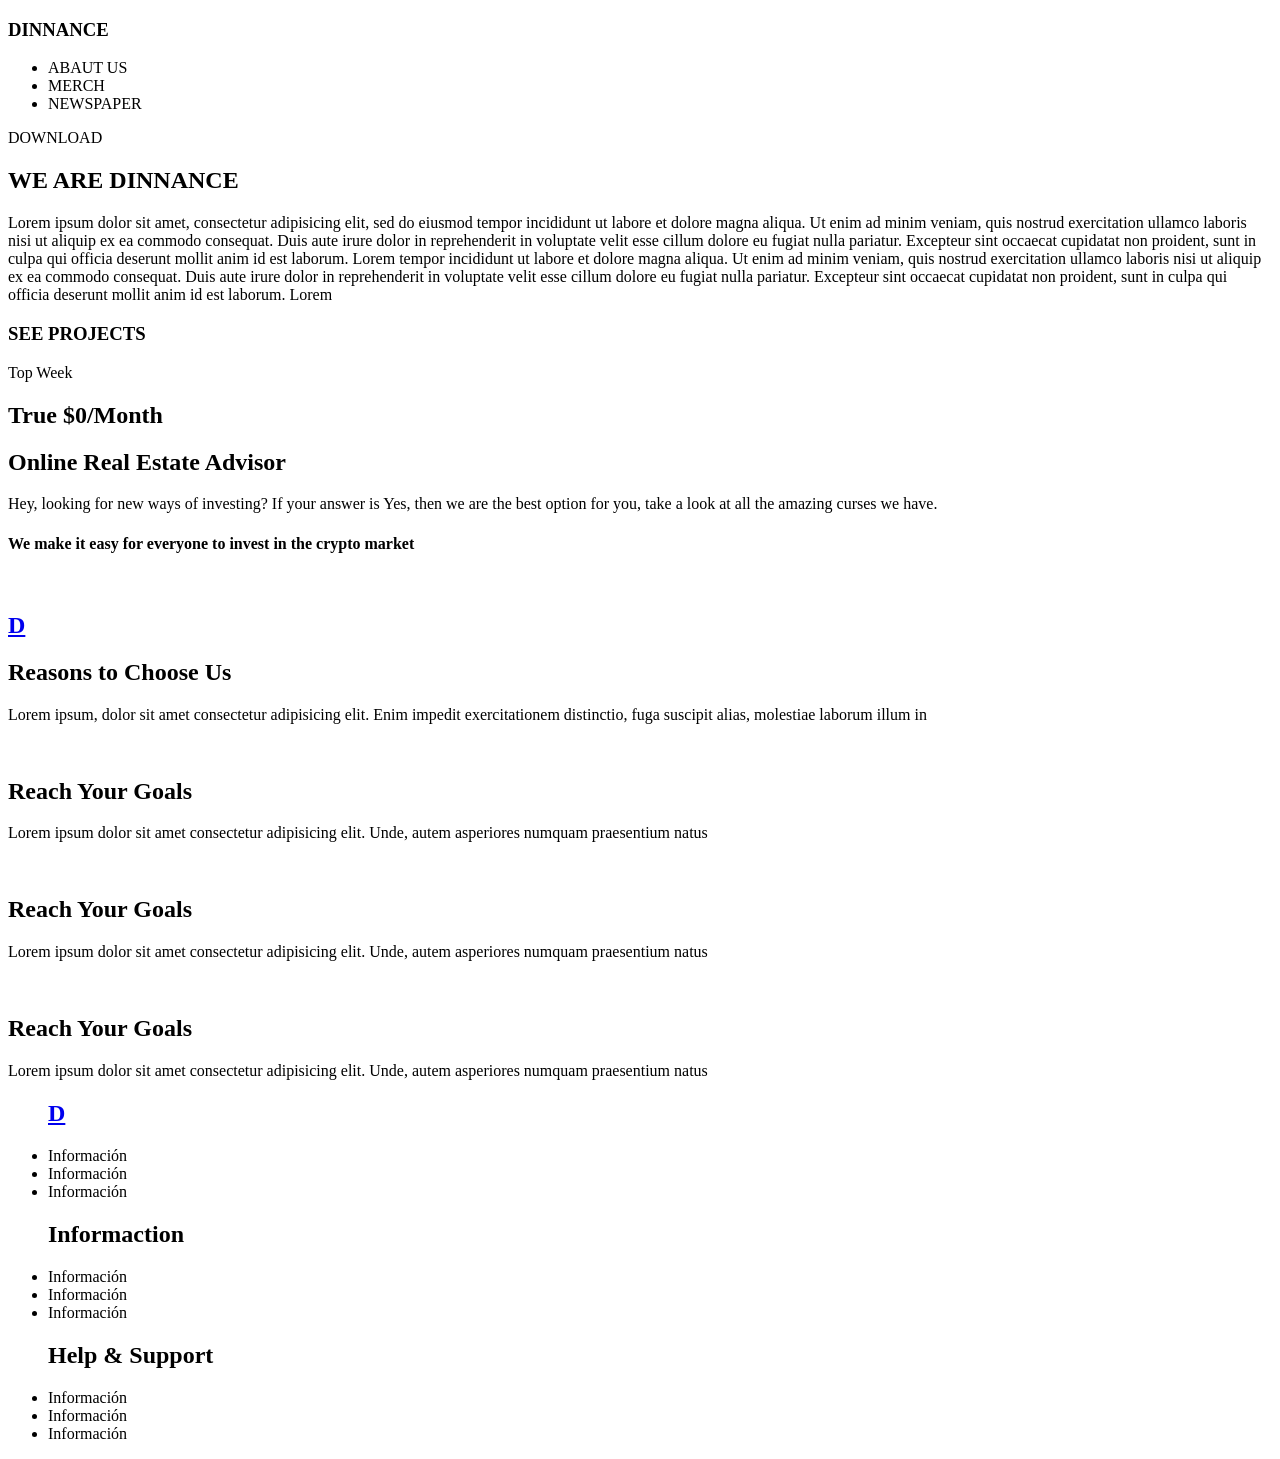
==== index.html @ 7534a12a "Readme" ====
<!DOCTYPE html>
<html lang="en">
<head>
	<meta charset="UTF-8">
	<meta name="viewport" content="width=device-width, initial-scale=1.0">
	<title>Corona</title>
	<link rel="stylesheet" type="text/css" href="estilos.css">
</head>
<body>
	<nav class="Navigation">
		<div>
			<section>
				<h1>DINNANCE</h1>
			</section>
			<ul>
				<li>ABAUT US</li>
				<li>MERCH</li>
				<li>NEWSPAPER</li>
			</ul>
		</div>
	</nav>
	<main>
		<div class="GetTheApp">
			<p>DOWNLOAD</p>
		</div>
	</main>
	<article>
		<div class="ArticleINF">
			<header>
				<h2>WE ARE DINNANCE</h2>
				<p>Lorem ipsum dolor sit amet, consectetur adipisicing elit, sed do eiusmod
				tempor incididunt ut labore et dolore magna aliqua. Ut enim ad minim veniam,
				quis nostrud exercitation ullamco laboris nisi ut aliquip ex ea commodo
				consequat. Duis aute irure dolor in reprehenderit in voluptate velit esse
				cillum dolore eu fugiat nulla pariatur. Excepteur sint occaecat cupidatat non
				proident, sunt in culpa qui officia deserunt mollit anim id est laborum. Lorem 
				tempor incididunt ut labore et dolore magna aliqua. Ut enim ad minim veniam,
				quis nostrud exercitation ullamco laboris nisi ut aliquip ex ea commodo
				consequat. Duis aute irure dolor in reprehenderit in voluptate velit esse
				cillum dolore eu fugiat nulla pariatur. Excepteur sint occaecat cupidatat non
				proident, sunt in culpa qui officia deserunt mollit anim id est laborum. Lorem 
				</p>
				<h3>SEE PROJECTS</h3>
			</header>
		</div>
		<section>
			<div class="CajaScroll">
				<div class="BarraScroll"></div>
				<div class="Raya1Scroll"></div>
				<div class="Raya2Scroll"></div>
			</div>
		</section>
	</article>
	<aside class="InviteWeek">
		<div>
			<section>
				<span>Top Week</span>
			</section>
			<h2>True $0/Month </h2>
			<h2>Online Real Estate Advisor</h2>
			<p>Hey, looking for new ways of investing? If your answer is Yes, then we are the best option for you, take a look at all the amazing curses we have.</p>
			<h4>We make it easy for everyone to invest in the crypto market</h4>
			<figure>
				<img src="IMG/35.jpg" alt="">
			</figure>
		</div>
	</aside>
	<section>
		<a href="file:///C:/Users/pablo/Desktop/ESTATICAS/7.%20Estatica/Pagina2.html">
			<div class="LogoDiNN">
				<h2>D</h2>
			</div>
		</a>
	</section>
	<section class="ChooseUs">
		<div>
			<h2>Reasons to Choose Us</h2>
			<p>Lorem ipsum, dolor sit amet consectetur adipisicing elit. Enim impedit exercitationem distinctio, fuga suscipit alias, molestiae laborum illum in</p>
		</div>
	</section>
	<section class="ReachYourGoals">
		<div class="Reach1">
			<figure><img src="IMG/25.jpg" alt=""></figure>
			<h2>Reach Your Goals</h2>
			<p>Lorem ipsum dolor sit amet consectetur adipisicing elit. Unde, autem asperiores numquam praesentium natus</p>
		</div>
		<div class="Reach2">
			<figure><img src="IMG/25.jpg" alt=""></figure>
			<h2>Reach Your Goals</h2>
			<p>Lorem ipsum dolor sit amet consectetur adipisicing elit. Unde, autem asperiores numquam praesentium natus</p>
		</div>
		<div class="Reach3">
			<figure><img src="IMG/25.jpg" alt=""></figure>
			<h2>Reach Your Goals</h2>
			<p>Lorem ipsum dolor sit amet consectetur adipisicing elit. Unde, autem asperiores numquam praesentium natus</p>
		</div>
	</section>

	<footer class="IstAFooter">
		<div class="Footer1">
			<ul>
				<a href="file:///C:/Users/pablo/Desktop/ESTATICAS/7.%20Estatica/Pagina2.html">
					<div class="LogoDiNN2">
						<h2>D</h2>
					</div>
				</a>
				<li>Información</li>
				<li>Información</li>
				<li>Información</li>
			</ul>
		</div>
		<div class="Footer2">
			<ul>
				<h2>Informaction</h2>
				<li>Información</li>
				<li>Información</li>
				<li>Información</li>
			</ul>
		</div>
		<div class="Footer3">
			<ul>
				<h2>Help & Support</h2>
				<li>Información</li>
				<li>Información</li>
				<li>Información</li>
			</ul>
		</div>
	</footer>

</body>
</html>
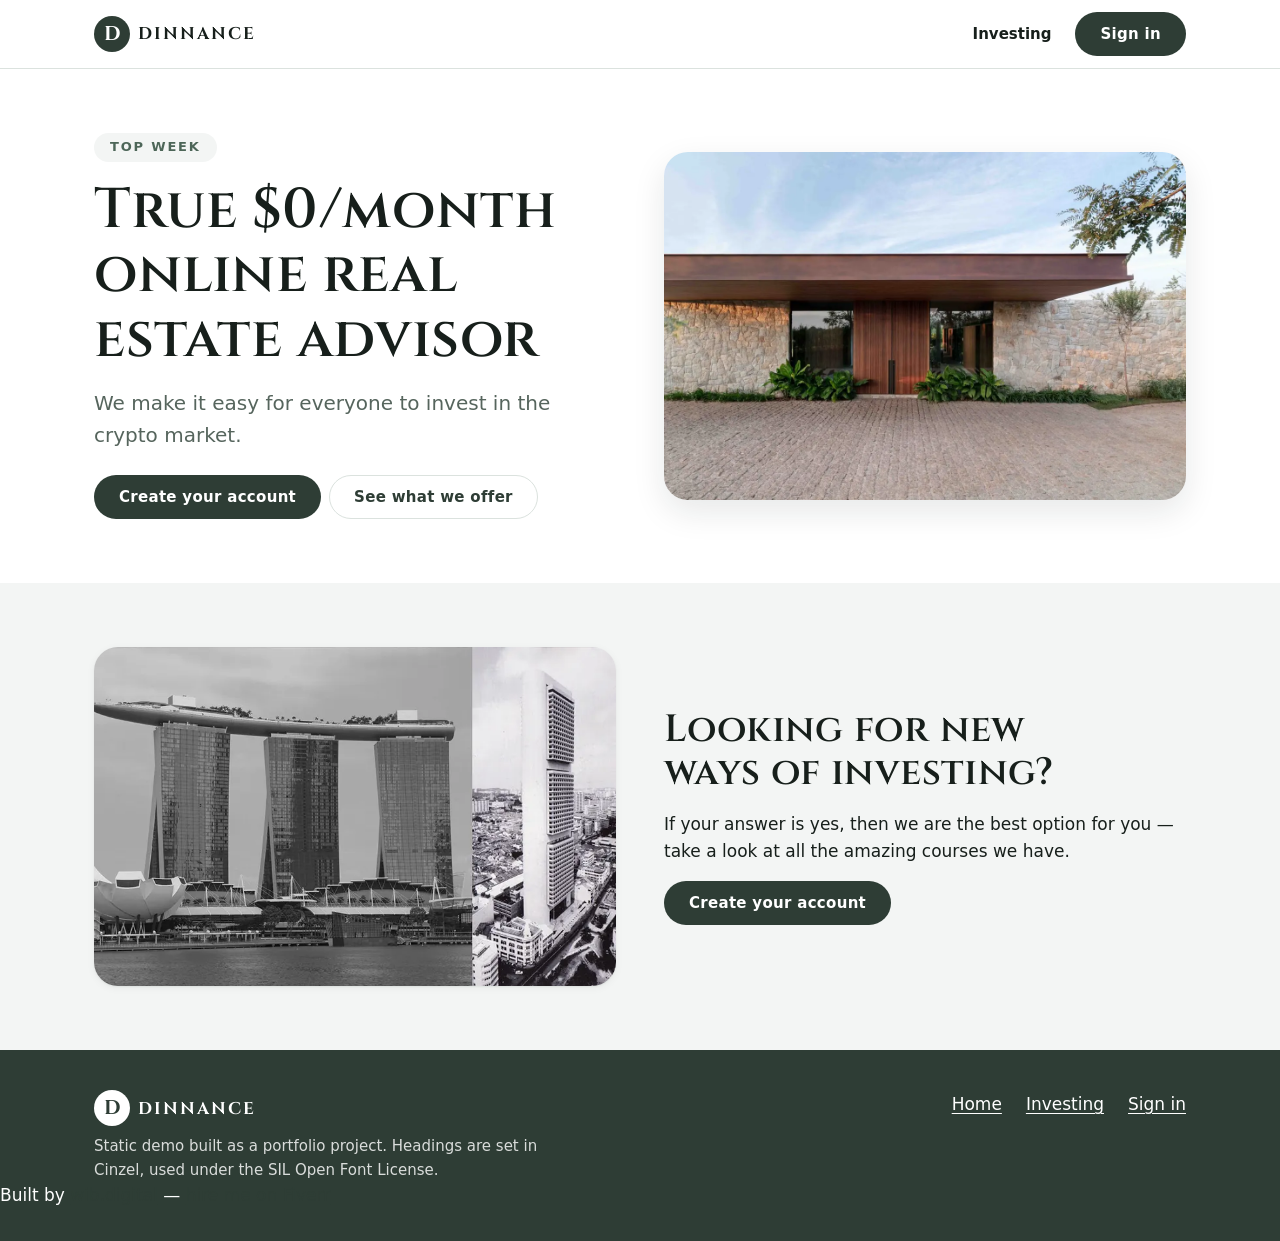
==== commit f0771252: "Publish rebuilt site with hire-me block, footer credit and Person JSON-LD Co-Authored-By: Claude Opu" ====
--- a/index.html
+++ b/index.html
@@ -1,131 +1,142 @@
 <!DOCTYPE html>
 <html lang="en">
-<head>
-	<meta charset="UTF-8">
-	<meta name="viewport" content="width=device-width, initial-scale=1.0">
-	<title>Corona</title>
-	<link rel="stylesheet" type="text/css" href="estilos.css">
-</head>
-<body>
-	<nav class="Navigation">
-		<div>
-			<section>
-				<h1>DINNANCE</h1>
-			</section>
-			<ul>
-				<li>ABAUT US</li>
-				<li>MERCH</li>
-				<li>NEWSPAPER</li>
-			</ul>
-		</div>
-	</nav>
-	<main>
-		<div class="GetTheApp">
-			<p>DOWNLOAD</p>
-		</div>
-	</main>
-	<article>
-		<div class="ArticleINF">
-			<header>
-				<h2>WE ARE DINNANCE</h2>
-				<p>Lorem ipsum dolor sit amet, consectetur adipisicing elit, sed do eiusmod
-				tempor incididunt ut labore et dolore magna aliqua. Ut enim ad minim veniam,
-				quis nostrud exercitation ullamco laboris nisi ut aliquip ex ea commodo
-				consequat. Duis aute irure dolor in reprehenderit in voluptate velit esse
-				cillum dolore eu fugiat nulla pariatur. Excepteur sint occaecat cupidatat non
-				proident, sunt in culpa qui officia deserunt mollit anim id est laborum. Lorem 
-				tempor incididunt ut labore et dolore magna aliqua. Ut enim ad minim veniam,
-				quis nostrud exercitation ullamco laboris nisi ut aliquip ex ea commodo
-				consequat. Duis aute irure dolor in reprehenderit in voluptate velit esse
-				cillum dolore eu fugiat nulla pariatur. Excepteur sint occaecat cupidatat non
-				proident, sunt in culpa qui officia deserunt mollit anim id est laborum. Lorem 
-				</p>
-				<h3>SEE PROJECTS</h3>
-			</header>
-		</div>
-		<section>
-			<div class="CajaScroll">
-				<div class="BarraScroll"></div>
-				<div class="Raya1Scroll"></div>
-				<div class="Raya2Scroll"></div>
-			</div>
-		</section>
-	</article>
-	<aside class="InviteWeek">
-		<div>
-			<section>
-				<span>Top Week</span>
-			</section>
-			<h2>True $0/Month </h2>
-			<h2>Online Real Estate Advisor</h2>
-			<p>Hey, looking for new ways of investing? If your answer is Yes, then we are the best option for you, take a look at all the amazing curses we have.</p>
-			<h4>We make it easy for everyone to invest in the crypto market</h4>
-			<figure>
-				<img src="IMG/35.jpg" alt="">
-			</figure>
-		</div>
-	</aside>
-	<section>
-		<a href="file:///C:/Users/pablo/Desktop/ESTATICAS/7.%20Estatica/Pagina2.html">
-			<div class="LogoDiNN">
-				<h2>D</h2>
-			</div>
-		</a>
-	</section>
-	<section class="ChooseUs">
-		<div>
-			<h2>Reasons to Choose Us</h2>
-			<p>Lorem ipsum, dolor sit amet consectetur adipisicing elit. Enim impedit exercitationem distinctio, fuga suscipit alias, molestiae laborum illum in</p>
-		</div>
-	</section>
-	<section class="ReachYourGoals">
-		<div class="Reach1">
-			<figure><img src="IMG/25.jpg" alt=""></figure>
-			<h2>Reach Your Goals</h2>
-			<p>Lorem ipsum dolor sit amet consectetur adipisicing elit. Unde, autem asperiores numquam praesentium natus</p>
-		</div>
-		<div class="Reach2">
-			<figure><img src="IMG/25.jpg" alt=""></figure>
-			<h2>Reach Your Goals</h2>
-			<p>Lorem ipsum dolor sit amet consectetur adipisicing elit. Unde, autem asperiores numquam praesentium natus</p>
-		</div>
-		<div class="Reach3">
-			<figure><img src="IMG/25.jpg" alt=""></figure>
-			<h2>Reach Your Goals</h2>
-			<p>Lorem ipsum dolor sit amet consectetur adipisicing elit. Unde, autem asperiores numquam praesentium natus</p>
-		</div>
-	</section>
+  <head>
+    <meta charset="utf-8">
+    <meta name="viewport" content="width=device-width, initial-scale=1">
+    <!-- Built by Pablo Nieto Pérez — wib.digital
+         Need changes or a new build? https://www.fiverr.com/pablonietop -->
+    <meta name="author" content="Pablo Nieto Pérez — wib.digital">
+    <link rel="author" href="https://www.fiverr.com/pablonietop">
 
-	<footer class="IstAFooter">
-		<div class="Footer1">
-			<ul>
-				<a href="file:///C:/Users/pablo/Desktop/ESTATICAS/7.%20Estatica/Pagina2.html">
-					<div class="LogoDiNN2">
-						<h2>D</h2>
-					</div>
-				</a>
-				<li>Información</li>
-				<li>Información</li>
-				<li>Información</li>
-			</ul>
-		</div>
-		<div class="Footer2">
-			<ul>
-				<h2>Informaction</h2>
-				<li>Información</li>
-				<li>Información</li>
-				<li>Información</li>
-			</ul>
-		</div>
-		<div class="Footer3">
-			<ul>
-				<h2>Help & Support</h2>
-				<li>Información</li>
-				<li>Información</li>
-				<li>Información</li>
-			</ul>
-		</div>
-	</footer>
+    <title>DINNANCE — Online real estate advisor at $0 a month</title>
+    <meta name="description" content="DINNANCE is an online real estate advisor with no monthly fee. Invest in the crypto market and take all our courses, from $0 a month. Create your free account.">
+    <link rel="canonical" href="https://dinnance.wib.digital/">
 
-</body>
+    <meta property="og:type" content="website">
+    <meta property="og:site_name" content="DINNANCE">
+    <meta property="og:title" content="DINNANCE — Online real estate advisor at $0 a month">
+    <meta property="og:description" content="An online real estate advisor with no monthly fee. Invest in the crypto market and take all our courses, from $0 a month.">
+    <meta property="og:url" content="https://dinnance.wib.digital/">
+    <meta property="og:image" content="https://dinnance.wib.digital/assets/img/content/og-dinnance.jpg">
+    <meta property="og:image:width" content="1200">
+    <meta property="og:image:height" content="630">
+    <meta property="og:image:alt" content="Single-storey house with a stone facade and a wide timber entrance door.">
+    <meta name="twitter:card" content="summary_large_image">
+
+    <link rel="icon" type="image/png" sizes="32x32" href="assets/img/logo/favicon-32.png">
+    <link rel="apple-touch-icon" href="assets/img/logo/apple-touch-icon.png">
+
+    <link rel="stylesheet" href="assets/css/fonts.css">
+    <link rel="stylesheet" href="assets/css/base.css">
+    <link rel="stylesheet" href="assets/css/layout.css">
+    <link rel="stylesheet" href="assets/css/components.css">
+    <script type="application/ld+json">
+    {
+      "@context": "https://schema.org",
+      "@type": "Person",
+      "name": "Pablo Nieto Pérez",
+      "url": "https://wib.digital",
+      "jobTitle": "Web Designer and Developer",
+      "sameAs": [
+        "https://www.fiverr.com/pablonietop",
+        "https://www.linkedin.com/in/pablo-nieto-perez-39a530292"
+      ]
+    }
+    </script>
+  </head>
+
+  <body>
+    <a class="skip-link" href="#main">Skip to content</a>
+
+    <header class="site-header">
+      <div class="container site-header__inner">
+        <a class="brand" href="index.html">
+          <span class="brand__mark" aria-hidden="true">D</span>
+          <span class="brand__name">DINNANCE</span>
+        </a>
+
+        <nav class="site-nav" aria-label="Main">
+          <ul>
+            <li><a class="nav-link" href="#investing">Investing</a></li>
+            <li><a class="btn btn--primary" href="sign-in.html">Sign in</a></li>
+          </ul>
+        </nav>
+      </div>
+    </header>
+
+    <main id="main">
+      <section class="hero">
+        <div class="container hero__grid">
+          <div class="hero__content">
+            <p class="badge">Top week</p>
+            <h1>True $0/month online real estate advisor</h1>
+            <p class="hero__lead">We make it easy for everyone to invest in the crypto market.</p>
+
+            <div class="hero__actions">
+              <a class="btn btn--primary" href="sign-in.html">Create your account</a>
+              <a class="btn btn--outline" href="#investing">See what we offer</a>
+            </div>
+          </div>
+
+          <figure class="hero__media">
+            <img
+              src="assets/img/content/modern-house-entrance.webp"
+              width="1200"
+              height="800"
+              fetchpriority="high"
+              alt="Single-storey house with a stone facade and a wide timber entrance door, seen from the cobbled driveway.">
+          </figure>
+        </div>
+      </section>
+
+      <section class="section section--alt" id="investing">
+        <div class="container feature__grid">
+          <div class="feature__content">
+            <h2>Looking for new ways of investing?</h2>
+            <p>
+              If your answer is yes, then we are the best option for you — take a
+              look at all the amazing courses we have.
+            </p>
+            <a class="btn btn--primary" href="sign-in.html">Create your account</a>
+          </div>
+
+          <figure class="feature__media">
+            <img
+              src="assets/img/content/city-towers-skyline.webp"
+              width="800"
+              height="520"
+              loading="lazy"
+              alt="Waterfront high-rise towers photographed in black and white.">
+          </figure>
+        </div>
+      </section>
+    </main>
+
+    <footer class="site-footer">
+      <div class="container site-footer__inner">
+        <div>
+          <a class="brand brand--on-dark" href="index.html">
+            <span class="brand__mark" aria-hidden="true">D</span>
+            <span class="brand__name">DINNANCE</span>
+          </a>
+          <p class="site-footer__note">
+            Static demo built as a portfolio project. Headings are set in
+            Cinzel, used under the SIL Open Font License.
+          </p>
+        </div>
+
+        <nav class="site-footer__nav" aria-label="Footer">
+          <ul>
+            <li><a href="index.html">Home</a></li>
+            <li><a href="index.html#investing">Investing</a></li>
+            <li><a href="sign-in.html">Sign in</a></li>
+          </ul>
+        </nav>
+      </div>
+      <p class="site-credit">
+        Built by <a href="https://wib.digital" rel="noopener">wib.digital</a> —
+        <a href="https://www.fiverr.com/pablonietop" rel="noopener">hire me on Fiverr</a>
+      </p>
+    </footer>
+  </body>
 </html>
--- a/assets/css/fonts.css
+++ b/assets/css/fonts.css
@@ -0,0 +1,21 @@
+/* ==========================================================================
+   DINNANCE — fonts.css  (GENERATED FILE — do not hand-edit the base64 blob)
+
+   Cinzel Variable, subset-free, embedded as a data URI so the site renders
+   identically when opened straight from disk with file:// — browsers block
+   cross-origin font requests on that scheme, which would otherwise drop the
+   heading typeface and log a CORS error.
+
+   Regenerate after replacing the font:
+     python -c "import base64,pathlib;b=base64.b64encode(pathlib.Path('cinzel-variable.woff2').read_bytes()).decode();print(b)"
+
+   Cinzel is licensed under the SIL Open Font License — see assets/fonts/OFL.txt
+   ========================================================================== */
+
+@font-face {
+  font-family: "Cinzel";
+  src: url("[data-uri]") format("woff2");
+  font-weight: 400 900;
+  font-style: normal;
+  font-display: swap;
+}
--- a/assets/css/base.css
+++ b/assets/css/base.css
@@ -0,0 +1,194 @@
+/* ==========================================================================
+   DINNANCE — base.css
+   Design tokens, web font, reset and base typography.
+   ========================================================================== */
+
+/* --------------------------------------------------------------------------
+   1. Design tokens
+   Palette derived from the greens already used by the original stylesheet
+   (#2E3D35, #19211D, #4D6658, #171F1B).
+   -------------------------------------------------------------------------- */
+
+:root {
+  /* Colour */
+  --color-ink: #171f1b;
+  --color-ink-muted: #56655d;
+  --color-brand: #2e3d35;
+  --color-brand-hover: #19211d;
+  --color-brand-soft: #4d6658;
+  --color-on-brand: #ffffff;
+  --color-surface: #ffffff;
+  --color-surface-alt: #f3f5f4;
+  --color-border: #dbe2de;
+  --color-danger: #b3261e;
+  --color-danger-surface: #fdf3f2;
+
+  /* Typography */
+  --font-display: "Cinzel", Georgia, "Times New Roman", serif;
+  --font-body: system-ui, -apple-system, "Segoe UI", Roboto, "Helvetica Neue",
+    Arial, sans-serif;
+
+  --text-xs: 0.8125rem;
+  --text-sm: 0.9375rem;
+  --text-base: 1.0625rem;
+  --text-lg: 1.25rem;
+  --text-xl: 1.5rem;
+  --text-2xl: clamp(1.75rem, 1.25rem + 1.8vw, 2.375rem);
+  --text-3xl: clamp(2.125rem, 1.35rem + 3.2vw, 3.5rem);
+
+  --leading-tight: 1.15;
+  --leading-normal: 1.6;
+  --measure: 65ch;
+
+  /* Spacing scale — 4 / 8 / 16 / 24 / 32 / 48 / 64 / 96 */
+  --space-1: 0.25rem;
+  --space-2: 0.5rem;
+  --space-3: 1rem;
+  --space-4: 1.5rem;
+  --space-5: 2rem;
+  --space-6: 3rem;
+  --space-7: 4rem;
+  --space-8: 6rem;
+
+  /* Radii */
+  --radius-sm: 0.5rem;
+  --radius-md: 1rem;
+  --radius-lg: 1.5rem;
+  --radius-pill: 62.5rem;
+
+  /* Elevation */
+  --shadow-sm: 0 1px 2px rgba(23, 31, 27, 0.06), 0 2px 8px rgba(23, 31, 27, 0.05);
+  --shadow-md: 0 12px 32px rgba(23, 31, 27, 0.1);
+
+  /* Motion */
+  --transition: 180ms ease;
+
+  /* Layout */
+  --container-max: 71.25rem;
+  --header-height: 4.25rem;
+}
+
+/* The Cinzel @font-face lives in fonts.css, which every page loads first. */
+
+@media (prefers-reduced-motion: reduce) {
+  :root {
+    --transition: 0ms;
+  }
+}
+
+/* --------------------------------------------------------------------------
+   2. Reset
+   -------------------------------------------------------------------------- */
+
+*,
+*::before,
+*::after {
+  box-sizing: border-box;
+}
+
+* {
+  margin: 0;
+}
+
+html {
+  -webkit-text-size-adjust: 100%;
+  scroll-behavior: smooth;
+  scroll-padding-top: calc(var(--header-height) + var(--space-3));
+}
+
+@media (prefers-reduced-motion: reduce) {
+  html {
+    scroll-behavior: auto;
+  }
+}
+
+img,
+svg,
+picture {
+  display: block;
+  max-width: 100%;
+  height: auto;
+}
+
+input,
+button,
+select,
+textarea {
+  font: inherit;
+  color: inherit;
+}
+
+ul,
+ol {
+  padding: 0;
+  list-style: none;
+}
+
+/* --------------------------------------------------------------------------
+   3. Base typography and elements
+   -------------------------------------------------------------------------- */
+
+body {
+  display: flex;
+  flex-direction: column;
+  min-height: 100vh;
+  margin: 0;
+  background-color: var(--color-surface);
+  color: var(--color-ink);
+  font-family: var(--font-body);
+  font-size: var(--text-base);
+  line-height: var(--leading-normal);
+  -webkit-font-smoothing: antialiased;
+}
+
+body.is-locked {
+  overflow: hidden;
+}
+
+h1,
+h2,
+h3 {
+  font-family: var(--font-display);
+  font-weight: 600;
+  line-height: var(--leading-tight);
+  letter-spacing: 0.01em;
+  text-wrap: balance;
+}
+
+h1 {
+  font-size: var(--text-3xl);
+}
+
+h2 {
+  font-size: var(--text-2xl);
+}
+
+h3 {
+  font-size: var(--text-lg);
+}
+
+p {
+  max-width: var(--measure);
+}
+
+a {
+  color: var(--color-brand);
+  text-decoration-thickness: 1px;
+  text-underline-offset: 0.2em;
+  transition: color var(--transition);
+}
+
+a:hover {
+  color: var(--color-brand-soft);
+}
+
+:focus-visible {
+  outline: 3px solid var(--color-brand-soft);
+  outline-offset: 3px;
+  border-radius: var(--radius-sm);
+}
+
+::selection {
+  background-color: var(--color-brand);
+  color: var(--color-on-brand);
+}
--- a/assets/css/layout.css
+++ b/assets/css/layout.css
@@ -0,0 +1,258 @@
+/* ==========================================================================
+   DINNANCE — layout.css
+   Containers, header, sections, hero, stage and footer.
+   Mobile first: every media query uses min-width.
+   ========================================================================== */
+
+/* --------------------------------------------------------------------------
+   1. Page frame, container and sections
+   -------------------------------------------------------------------------- */
+
+/* Keeps the footer at the bottom of short pages (sign in, 404). */
+main {
+  flex: 1 0 auto;
+}
+
+.container {
+  width: 100%;
+  max-width: var(--container-max);
+  margin-inline: auto;
+  padding-inline: var(--space-3);
+}
+
+.section {
+  padding-block: var(--space-6);
+}
+
+.section--alt {
+  background-color: var(--color-surface-alt);
+}
+
+.section__header {
+  display: flex;
+  flex-direction: column;
+  gap: var(--space-3);
+}
+
+/* --------------------------------------------------------------------------
+   2. Site header
+   -------------------------------------------------------------------------- */
+
+.site-header {
+  position: sticky;
+  top: 0;
+  z-index: 10;
+  background-color: var(--color-surface);
+  border-bottom: 1px solid var(--color-border);
+}
+
+.site-header__inner {
+  display: flex;
+  flex-wrap: wrap;
+  align-items: center;
+  justify-content: space-between;
+  gap: var(--space-2);
+  min-height: var(--header-height);
+  padding-block: var(--space-1);
+}
+
+.site-nav {
+  margin-left: auto;
+}
+
+.site-nav ul {
+  display: flex;
+  align-items: center;
+  gap: var(--space-2);
+}
+
+/* --------------------------------------------------------------------------
+   3. Hero
+   -------------------------------------------------------------------------- */
+
+.hero {
+  padding-block: var(--space-6) var(--space-6);
+}
+
+.hero__grid {
+  display: grid;
+  gap: var(--space-5);
+  align-items: center;
+}
+
+.hero__content {
+  display: flex;
+  flex-direction: column;
+  align-items: flex-start;
+  gap: var(--space-3);
+}
+
+.hero__lead {
+  color: var(--color-ink-muted);
+  font-size: var(--text-lg);
+}
+
+.hero__actions {
+  display: flex;
+  flex-wrap: wrap;
+  gap: var(--space-2);
+  margin-top: var(--space-2);
+}
+
+.hero__media {
+  margin: 0;
+  overflow: hidden;
+  border-radius: var(--radius-lg);
+  box-shadow: var(--shadow-md);
+}
+
+.hero__media img {
+  width: 100%;
+  aspect-ratio: 3 / 2;
+  object-fit: cover;
+}
+
+/* --------------------------------------------------------------------------
+   4. Feature block
+   -------------------------------------------------------------------------- */
+
+.feature__grid {
+  display: grid;
+  gap: var(--space-5);
+  align-items: center;
+}
+
+.feature__content {
+  display: flex;
+  flex-direction: column;
+  align-items: flex-start;
+  gap: var(--space-3);
+}
+
+.feature__media {
+  margin: 0;
+  overflow: hidden;
+  border-radius: var(--radius-lg);
+  box-shadow: var(--shadow-sm);
+}
+
+.feature__media img {
+  width: 100%;
+  aspect-ratio: 20 / 13;
+  object-fit: cover;
+}
+
+/* --------------------------------------------------------------------------
+   5. Stage — single centred panel (sign in, 404)
+   -------------------------------------------------------------------------- */
+
+.stage {
+  display: flex;
+  align-items: center;
+  justify-content: center;
+  padding-block: var(--space-6);
+  background-color: var(--color-surface-alt);
+}
+
+.stage .container {
+  display: flex;
+  justify-content: center;
+}
+
+/* --------------------------------------------------------------------------
+   6. Footer
+   -------------------------------------------------------------------------- */
+
+.site-footer {
+  padding-block: var(--space-5);
+  background-color: var(--color-brand);
+  color: var(--color-on-brand);
+}
+
+.site-footer__inner {
+  display: flex;
+  flex-direction: column;
+  gap: var(--space-4);
+}
+
+.site-footer__nav ul {
+  display: flex;
+  flex-wrap: wrap;
+  gap: var(--space-1) var(--space-4);
+}
+
+.site-footer__nav a {
+  display: inline-flex;
+  align-items: center;
+  min-height: 2.75rem;
+  color: var(--color-on-brand);
+}
+
+.site-footer__nav a:hover {
+  color: var(--color-on-brand);
+}
+
+.site-footer__note {
+  max-width: 48ch;
+  color: rgba(255, 255, 255, 0.82);
+  font-size: var(--text-sm);
+}
+
+.site-footer :focus-visible {
+  outline-color: var(--color-on-brand);
+}
+
+/* --------------------------------------------------------------------------
+   7. Media queries
+   -------------------------------------------------------------------------- */
+
+@media (min-width: 480px) {
+  .container {
+    padding-inline: var(--space-4);
+  }
+}
+
+@media (min-width: 768px) {
+  .section {
+    padding-block: var(--space-7);
+  }
+
+  .hero {
+    padding-block: var(--space-7);
+  }
+
+  .site-nav ul {
+    gap: var(--space-3);
+  }
+
+  .site-footer__inner {
+    flex-direction: row;
+    align-items: flex-start;
+    justify-content: space-between;
+    gap: var(--space-6);
+  }
+}
+
+@media (min-width: 1024px) {
+  .hero__grid,
+  .feature__grid {
+    grid-template-columns: 1fr 1fr;
+    gap: var(--space-6);
+  }
+
+  /* On wide screens the photograph sits on the left of the copy.
+     Source order keeps the heading first for screen readers. */
+  .feature__media {
+    order: -1;
+  }
+}
+
+@media (min-width: 1440px) {
+  .section {
+    padding-block: var(--space-8);
+  }
+
+  .hero {
+    padding-block: var(--space-8);
+  }
+}
--- a/assets/css/components.css
+++ b/assets/css/components.css
@@ -0,0 +1,338 @@
+/* ==========================================================================
+   DINNANCE — components.css
+   Brand mark, buttons, badge, panel, form fields and utilities.
+   ========================================================================== */
+
+/* --------------------------------------------------------------------------
+   1. Brand mark
+   -------------------------------------------------------------------------- */
+
+.brand {
+  display: inline-flex;
+  align-items: center;
+  gap: var(--space-2);
+  padding-block: var(--space-2);
+  color: var(--color-ink);
+  text-decoration: none;
+}
+
+.brand__mark {
+  display: grid;
+  place-items: center;
+  width: 2.25rem;
+  height: 2.25rem;
+  border-radius: 50%;
+  background-color: var(--color-brand);
+  color: var(--color-on-brand);
+  font-family: var(--font-display);
+  font-size: var(--text-lg);
+  font-weight: 700;
+  line-height: 1;
+  transition: background-color var(--transition);
+}
+
+.brand__name {
+  font-family: var(--font-display);
+  font-size: var(--text-sm);
+  font-weight: 700;
+  letter-spacing: 0.08em;
+}
+
+.brand:hover .brand__mark,
+.brand:focus-visible .brand__mark {
+  background-color: var(--color-brand-soft);
+}
+
+.brand--on-dark {
+  color: var(--color-on-brand);
+}
+
+.brand--on-dark .brand__mark {
+  background-color: var(--color-on-brand);
+  color: var(--color-brand);
+}
+
+.brand--on-dark:hover {
+  color: var(--color-on-brand);
+}
+
+/* --------------------------------------------------------------------------
+   2. Buttons and links
+   -------------------------------------------------------------------------- */
+
+.btn {
+  display: inline-flex;
+  align-items: center;
+  justify-content: center;
+  min-height: 2.75rem;
+  padding: var(--space-2) var(--space-3);
+  border: 1px solid transparent;
+  border-radius: var(--radius-pill);
+  background-color: transparent;
+  font-size: var(--text-sm);
+  font-weight: 600;
+  letter-spacing: 0.02em;
+  text-align: center;
+  text-decoration: none;
+  white-space: nowrap;
+  cursor: pointer;
+  transition: background-color var(--transition), border-color var(--transition),
+    color var(--transition), transform var(--transition);
+}
+
+.btn:active {
+  transform: translateY(1px);
+}
+
+.btn:disabled,
+.btn[aria-disabled="true"] {
+  cursor: not-allowed;
+  opacity: 0.55;
+  transform: none;
+}
+
+.btn--primary {
+  background-color: var(--color-brand);
+  color: var(--color-on-brand);
+}
+
+.btn--primary:hover,
+.btn--primary:focus-visible {
+  background-color: var(--color-brand-hover);
+  color: var(--color-on-brand);
+}
+
+.btn--outline {
+  border-color: var(--color-border);
+  color: var(--color-brand);
+}
+
+.btn--outline:hover,
+.btn--outline:focus-visible {
+  border-color: var(--color-brand);
+  background-color: var(--color-surface-alt);
+  color: var(--color-brand-hover);
+}
+
+.btn--block {
+  width: 100%;
+}
+
+/* Plain navigation link with a 44px touch target */
+.nav-link {
+  display: inline-flex;
+  align-items: center;
+  min-height: 2.75rem;
+  padding-inline: var(--space-1);
+  color: var(--color-ink);
+  font-size: var(--text-sm);
+  font-weight: 600;
+  text-decoration: none;
+  white-space: nowrap;
+}
+
+.nav-link:hover,
+.nav-link:focus-visible {
+  color: var(--color-brand-soft);
+  text-decoration: underline;
+}
+
+/* --------------------------------------------------------------------------
+   3. Badge
+   -------------------------------------------------------------------------- */
+
+.badge {
+  display: inline-block;
+  padding: var(--space-1) var(--space-3);
+  border-radius: var(--radius-pill);
+  background-color: var(--color-surface-alt);
+  color: var(--color-brand-soft);
+  font-size: var(--text-xs);
+  font-weight: 700;
+  letter-spacing: 0.14em;
+  text-transform: uppercase;
+}
+
+.section--alt .badge {
+  background-color: var(--color-surface);
+}
+
+/* --------------------------------------------------------------------------
+   4. Panel — card used by the sign-in and 404 screens
+   -------------------------------------------------------------------------- */
+
+.panel {
+  width: 100%;
+  max-width: 26rem;
+  padding: var(--space-5) var(--space-4);
+  border: 1px solid var(--color-border);
+  border-radius: var(--radius-lg);
+  background-color: var(--color-surface);
+  box-shadow: var(--shadow-sm);
+}
+
+.panel__header {
+  display: flex;
+  flex-direction: column;
+  gap: var(--space-2);
+  margin-bottom: var(--space-4);
+}
+
+.panel__title {
+  font-size: var(--text-xl);
+}
+
+.panel__intro {
+  color: var(--color-ink-muted);
+  font-size: var(--text-sm);
+}
+
+.panel--wide {
+  max-width: 34rem;
+  text-align: center;
+}
+
+.panel--wide .panel__header {
+  align-items: center;
+}
+
+.panel--wide .panel__intro {
+  margin-inline: auto;
+}
+
+/* --------------------------------------------------------------------------
+   5. Form fields
+   -------------------------------------------------------------------------- */
+
+.form {
+  display: flex;
+  flex-direction: column;
+  gap: var(--space-4);
+  text-align: left;
+}
+
+.field {
+  display: flex;
+  flex-direction: column;
+  gap: var(--space-1);
+}
+
+.field__label {
+  font-size: var(--text-sm);
+  font-weight: 600;
+}
+
+.field__input {
+  min-height: 2.75rem;
+  padding: var(--space-2) var(--space-3);
+  border: 1px solid var(--color-border);
+  border-radius: var(--radius-sm);
+  background-color: var(--color-surface);
+  transition: border-color var(--transition), box-shadow var(--transition);
+}
+
+.field__input:hover {
+  border-color: var(--color-brand-soft);
+}
+
+.field__input:focus {
+  border-color: var(--color-brand);
+  box-shadow: 0 0 0 3px rgba(77, 102, 88, 0.2);
+  outline: none;
+}
+
+.field__input[aria-invalid="true"] {
+  border-color: var(--color-danger);
+}
+
+.field__input[aria-invalid="true"]:focus {
+  box-shadow: 0 0 0 3px rgba(179, 38, 30, 0.18);
+}
+
+.field__error {
+  min-height: 1.25rem;
+  color: var(--color-danger);
+  font-size: var(--text-xs);
+  font-weight: 600;
+}
+
+.form__status {
+  padding: var(--space-3);
+  border: 1px solid var(--color-border);
+  border-radius: var(--radius-sm);
+  background-color: var(--color-surface-alt);
+  font-size: var(--text-sm);
+}
+
+.form__status:empty {
+  display: none;
+}
+
+.form__status[data-state="error"] {
+  border-color: var(--color-danger);
+  background-color: var(--color-danger-surface);
+  color: var(--color-danger);
+}
+
+/* --------------------------------------------------------------------------
+   6. Utilities
+   -------------------------------------------------------------------------- */
+
+.visually-hidden {
+  position: absolute;
+  width: 1px;
+  height: 1px;
+  padding: 0;
+  overflow: hidden;
+  clip-path: inset(50%);
+  white-space: nowrap;
+}
+
+.skip-link {
+  position: absolute;
+  top: var(--space-2);
+  left: var(--space-2);
+  z-index: 20;
+  display: inline-flex;
+  align-items: center;
+  min-height: 2.75rem;
+  padding-inline: var(--space-3);
+  border-radius: var(--radius-sm);
+  background-color: var(--color-brand);
+  color: var(--color-on-brand);
+  font-size: var(--text-sm);
+  font-weight: 600;
+  text-decoration: none;
+  transform: translateY(-200%);
+  transition: transform var(--transition);
+}
+
+.skip-link:focus {
+  color: var(--color-on-brand);
+  transform: translateY(0);
+}
+
+.text-muted {
+  color: var(--color-ink-muted);
+}
+
+/* --------------------------------------------------------------------------
+   7. Media queries
+   Below 480px the header runs tight, so the brand and the controls use the
+   compact sizes declared above.
+   -------------------------------------------------------------------------- */
+
+@media (min-width: 480px) {
+  .brand__name {
+    font-size: var(--text-base);
+    letter-spacing: 0.12em;
+  }
+
+  .btn {
+    padding-inline: var(--space-4);
+  }
+
+  .nav-link {
+    padding-inline: var(--space-2);
+  }
+}
